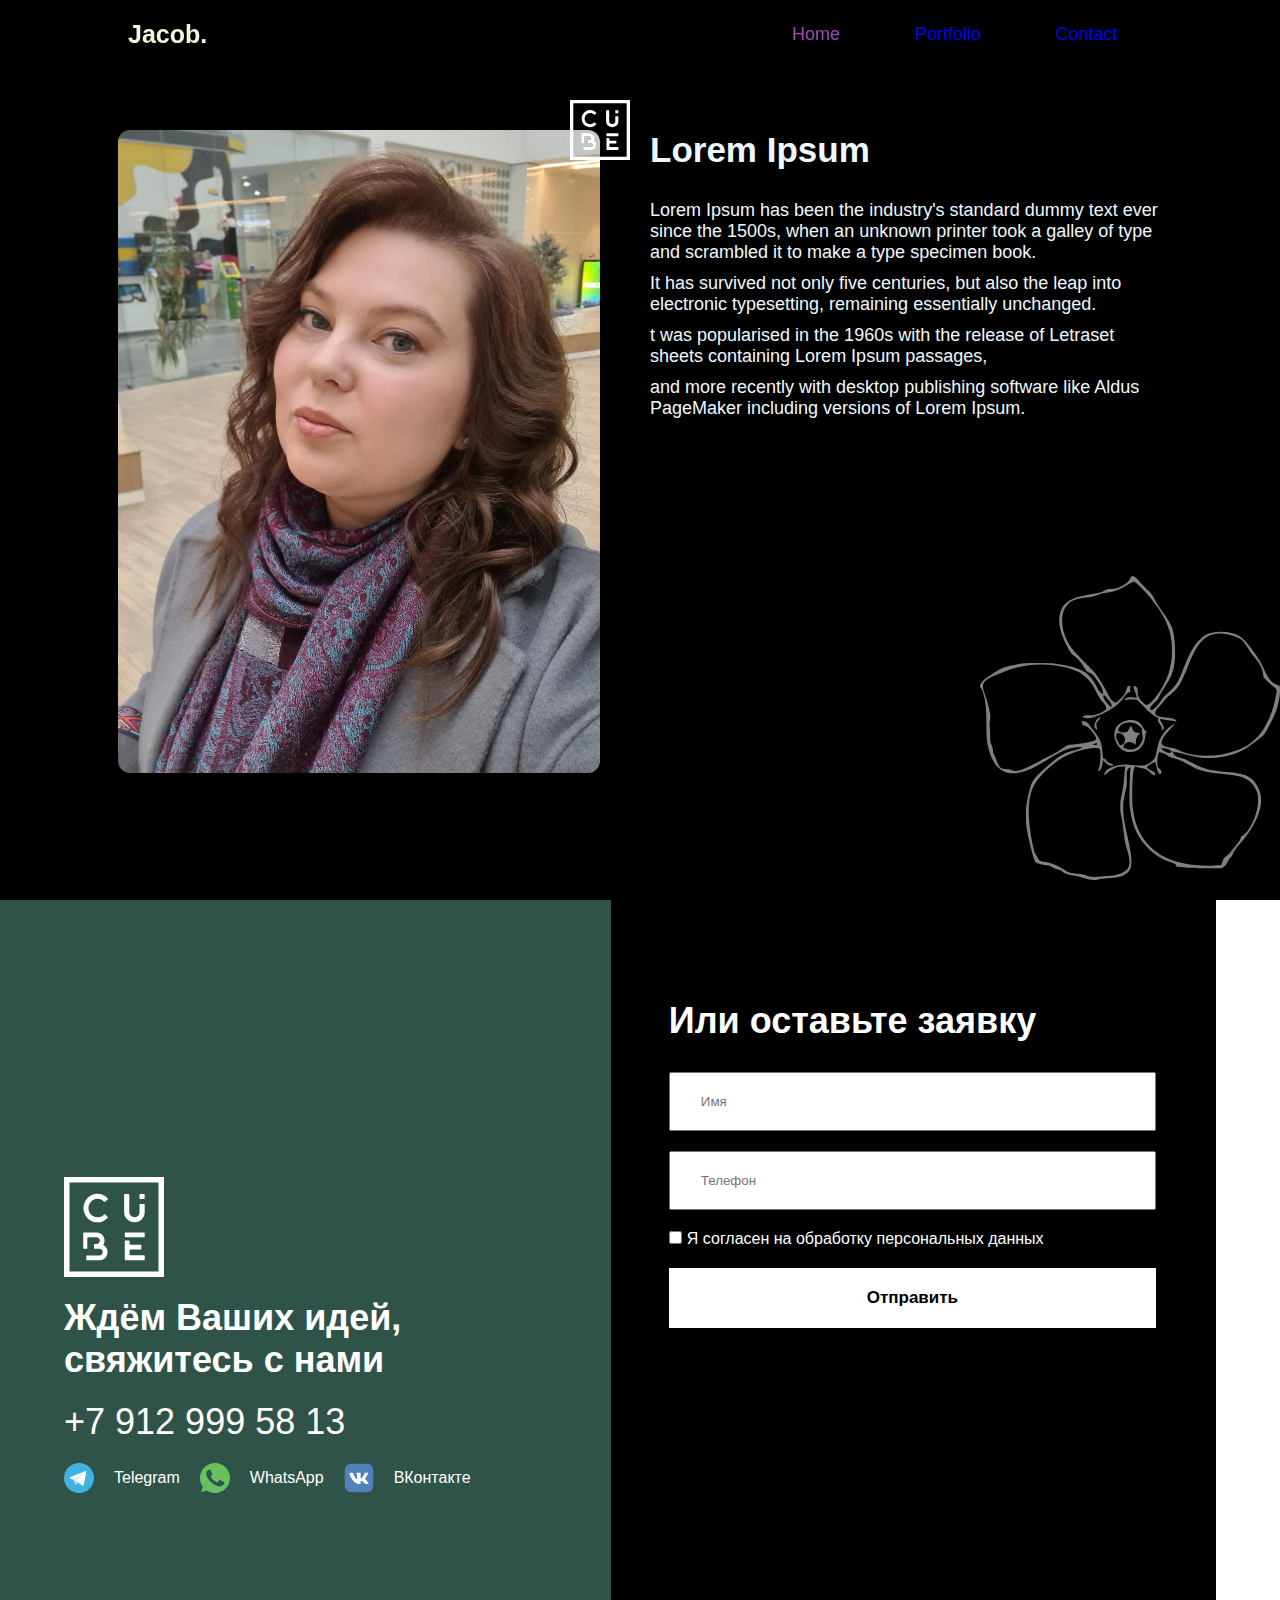
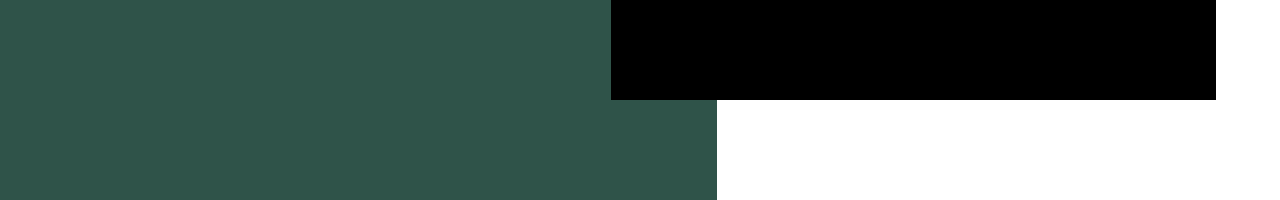
==== contacts.html @ 9499ded6 "dd" ====
<!DOCTYPE html>
<html lang="en">
  <head>
    <meta charset="UTF-8" />
    <meta http-equiv="X-UA-Compatible" content="IE=edge" />
    <meta
      name="viewport"
      content="width=device-width,
    initial-scale=1.0"
    />
    <title>Personal Portfolio Website HTML CSS Only | Codehal</title>
    <!-- Swiper CSS -->
    <link
      rel="stylesheet"
      href="https://cdn.jsdelivr.net/npm/swiper@8/swiper-bundle.min.css"
    />
    <link rel="stylesheet" href="./styles/style.css" />
  </head>
  <body>
    <header class="header">
      <a href="#" class="logo">Jacob. </a>
      <nav class="navbar">
        <a href="./index.html" class="active">Home</a>
        <a href="./portfolio.html">Portfolio</a>
        <a href="./contacts.html">Contact</a>
      </nav>
      <button class="navbarBtn">
        <img
          class="navbarBtnImg active"
          id="open-navbar"
          src="./images/menu-svgrepo-com.svg"
        />
        <img
          class="navbarBtnImg"
          id="close-navbar"
          src="./images/close-1511-svgrepo-com.svg"
        />
      </button>
    </header>
    <section class="about_section section">
      <div class="about_columns">
        <div class="about_column1">
          <img src="./images/Natalya.jpeg" class="about_photo" />
          <img class="about_logotype" src="./images/CUBE.svg" />
        </div>
        <div class="about_column2">
          <h2 class="about_title">Lorem Ipsum</h2>
          <p class="about_paragraph">
            Lorem Ipsum has been the industry's standard dummy text ever since
            the 1500s, when an unknown printer took a galley of type and
            scrambled it to make a type specimen book.
          </p>
          <p class="about_paragraph">
            It has survived not only five centuries, but also the leap into
            electronic typesetting, remaining essentially unchanged.
          </p>
          <p class="about_paragraph">
            t was popularised in the 1960s with the release of Letraset sheets
            containing Lorem Ipsum passages,
          </p>
          <p class="about_paragraph">
            and more recently with desktop publishing software like Aldus
            PageMaker including versions of Lorem Ipsum.
          </p>
        </div>
      </div>
      <img src="./images/32796.svg" class="about_elemnt" />
    </section>
    <section class="section contacts">
      <div class="contacts__container">
        <div class="contacts_column1">
          <img src="./images/CUBE.svg" class="contacts__logo" />
          <h2 class="contacts__text--lg">Ждём Ваших идей, свяжитесь с нами</h2>
          <p class="contacts__text--lg">
            <a href="tel:+79129995813">+7 912 999 58 13</a>
          </p>
          <ul class="contacts__socials">
            <li class="contacts__social">
              <a href="#">
                <img src="./images/telegram.svg" /><span>Telegram</span></a>
              </li>
            <li class="contacts__social">
              <a href="#">
                <img src="./images/whatsapp.svg" /><span>WhatsApp</span></a>
              </li>
            <li class="contacts__social">
              <a href="#">
                <img src="./images/vk-logo.svg" /><span>ВКонтакте</span></a>
              </li>
            </ul>
              </div>
        <div class="contacts_column2">
          <h2 class="contacts__text--lg">Или оставьте заявку</h2>
          <form class="contacts__form" action="">
            <input type="text" class="contacts__input" placeholder="Имя" />
            <input type="text" class="contacts__input" placeholder="Телефон" />
            <label for="checkbox" class="contacts__checkbox-label"
              ><input
                type="checkbox"
                class="contacts__checkbox"
                id="checkbox"
              />Я согласен на обработку
              <a href="#">персональных данных</a></label
            >
            <input
              type="submit"
              value="Отправить"
              class="contacts__submit-btn"
            />
          </form>
              </div>
            </div>
    </section>
  </body>
  <script src="https://cdn.jsdelivr.net/npm/swiper@8/swiper-bundle.min.js"></script>
  <script type="module" src="./script/advantages-slider.js"></script>
  <script type="module" src="./script/rooms-slider.js"></script>
  <script src="./script/script.js"></script>
</html>
---- styles/style.css ----
@import url("intro.css");
@import url("advantages.css");
@import url("rooms.css");
@import url("swiper.css");
@import url("about.css");
@import url("contacts.css");

* {
  margin: 0;
  padding: 0;
  box-sizing: border-box;
  font-family: "Poppins", sans-serif;
}

body {
  background: #ffff;
  color: rgb(0, 0, 0);
}
.header {
  position: fixed;
  top: 0;
  left: 0;
  width: 100%;
  padding: 20px 10%;
  display: flex;
  justify-content: space-between;
  align-items: center;
  z-index: 100;
  background-color: rgba(0, 0, 0, 0.3);
}

.header.down {
  background-color: rgba(0, 0, 0, 0.8);
  padding-top: 10px;
  padding-bottom: 10px;
  animation-name: header-scroll-down;
  animation-duration: 1s;
}

.header.up {
  background-color: rgba(0, 0, 0, 0.3);
  padding-top: 20px;
  padding-bottom: 20px;
  animation-name: header-scroll-up;
  animation-duration: 1s;
}
.logo {
  font-size: 25px;
  color: beige;
  text-decoration: none;
  font-weight: 600;
}

.navbar a {
  font-size: 18px;
  color: blue;
  text-decoration: none;
  font-weight: 500;
  margin: 35px;
  transform: 3s;
}
.navbar a:hover,
.navbar a.active {
  color: rgb(160, 71, 187);
}

.home {
  height: 100vh;
  display: flex;
  align-items: center;
  padding: 0 10%;
}
.home-content {
  max-width: 600px;
}
.home-content h1 {
  font-size: 56px;
  font-weight: 700;
}
.home-content h3 {
  font-size: 32px;
  font-weight: 700;
  color: rgb(0, 0, 0);
}
.home-content p {
  font-size: 16px;
}
.home-content .btn-box {
  width: 345px;
  height: 50px;
  background: yellowgreen;
}
.navbarBtn {
  display: none;
  border: none;
  background: transparent;
  cursor: pointer;
  align-items: center;
}
.navbarBtnImg {
  display: none;
  width: 30px;
}
.navbarBtnImg.active {
  display: inline;
}
@media (max-width: 768px) {
  .navbarBtn {
    display: flex;
  }
  .navbar {
    display: none;
    position: absolute;
    flex-direction: column;
    top: 100%;
    left: 0;
    width: 100%;
  }
  .navbar.active {
    display: flex;
  }
  .navbar a {
    margin: 10px 0;
    text-align: center;
  }
}
section {
  min-height: 100vh;
  width: 100%;
}

.sectionName {
  padding-top: 100px;
  text-align: center;
  text-transform: uppercase;
  color: rgb(160, 160, 160);
  font-weight: 600;
  font-size: 16px;
  letter-spacing: 2.5px;
  padding-bottom: 50px;
}

.sectionTitle {
  font-size: 40px;
  font-weight: 600;
  max-width: 700px;
  margin: 0 auto;
  text-align: center;
  padding-bottom: 40px;
}

.sectionDescription {
  font-weight: 500;
  font-size: 20px;
  text-align: center;
  max-width: 700px;
  margin: 0 auto;
  padding-bottom: 90px;
}
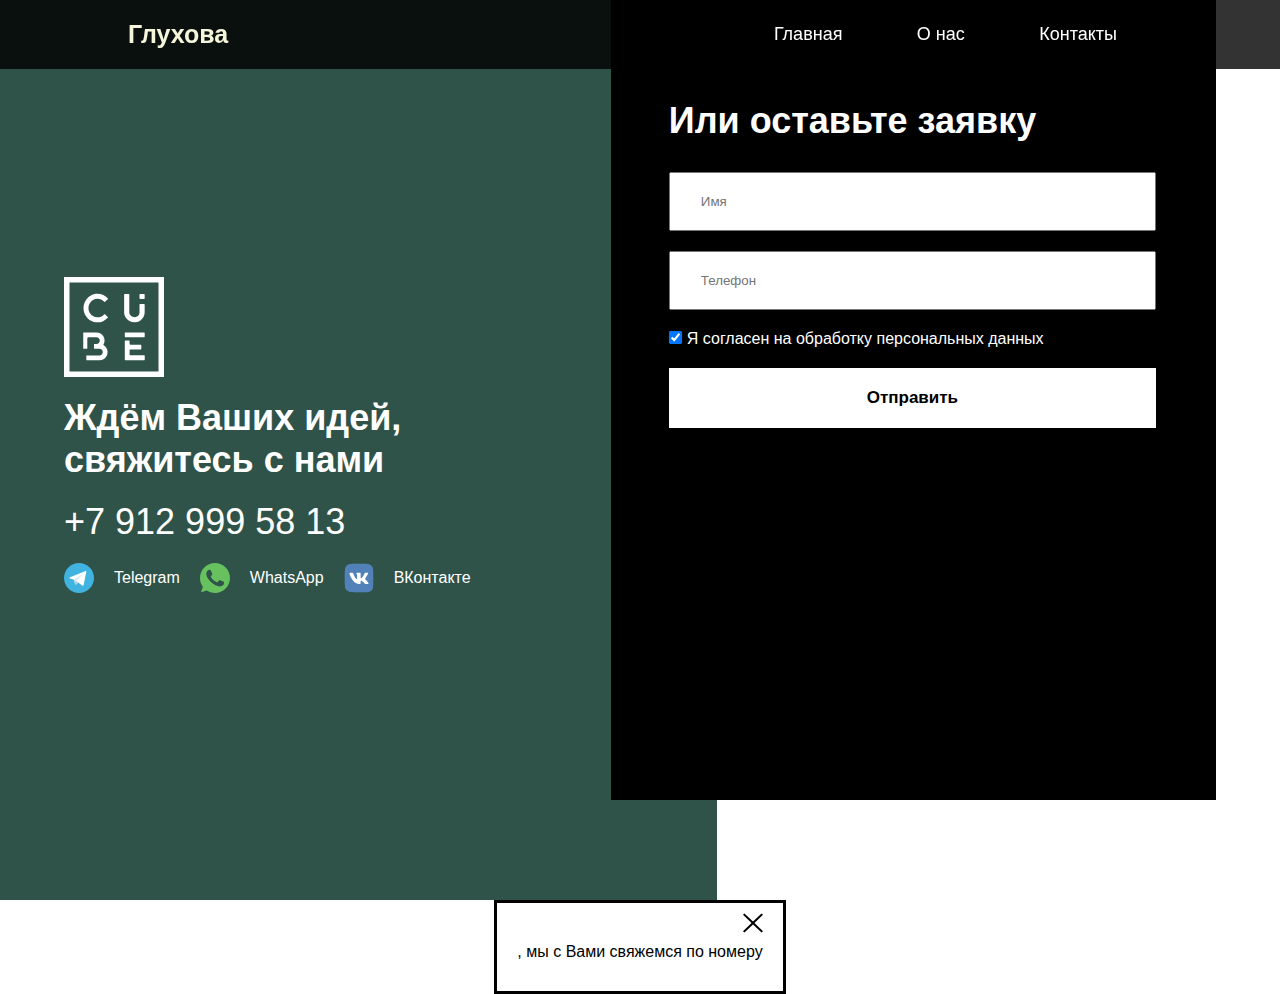
==== commit 3fe108e0: "final features" ====
--- a/contacts.html
+++ b/contacts.html
@@ -8,21 +8,16 @@
       content="width=device-width,
     initial-scale=1.0"
     />
-    <title>Personal Portfolio Website HTML CSS Only | Codehal</title>
-    <!-- Swiper CSS -->
-    <link
-      rel="stylesheet"
-      href="https://cdn.jsdelivr.net/npm/swiper@8/swiper-bundle.min.css"
-    />
+    <title>Personal Portfolio Website</title>
     <link rel="stylesheet" href="./styles/style.css" />
   </head>
   <body>
     <header class="header">
-      <a href="#" class="logo">Jacob. </a>
+      <a href="#" class="logo">Глухова</a>
       <nav class="navbar">
-        <a href="./index.html" class="active">Home</a>
-        <a href="./portfolio.html">Portfolio</a>
-        <a href="./contacts.html">Contact</a>
+        <a href="./index.html">Главная</a>
+        <a href="./portfolio.html">О нас</a>
+        <a href="./contacts.html">Контакты</a>
       </nav>
       <button class="navbarBtn">
         <img
@@ -33,7 +28,7 @@
         <img
           class="navbarBtnImg"
           id="close-navbar"
-          src="./images/close-1511-svgrepo-com.svg"
+          src="./images/close-white.svg"
         />
       </button>
     </header>
@@ -77,43 +72,63 @@
           <ul class="contacts__socials">
             <li class="contacts__social">
               <a href="#">
-                <img src="./images/telegram.svg" /><span>Telegram</span></a>
-              </li>
+                <img src="./images/telegram.svg" /><span>Telegram</span></a
+              >
+            </li>
             <li class="contacts__social">
               <a href="#">
-                <img src="./images/whatsapp.svg" /><span>WhatsApp</span></a>
-              </li>
+                <img src="./images/whatsapp.svg" /><span>WhatsApp</span></a
+              >
+            </li>
             <li class="contacts__social">
               <a href="#">
-                <img src="./images/vk-logo.svg" /><span>ВКонтакте</span></a>
-              </li>
-            </ul>
-              </div>
+                <img src="./images/vk-logo.svg" /><span>ВКонтакте</span></a
+              >
+            </li>
+          </ul>
+        </div>
         <div class="contacts_column2">
           <h2 class="contacts__text--lg">Или оставьте заявку</h2>
           <form class="contacts__form" action="">
-            <input type="text" class="contacts__input" placeholder="Имя" />
-            <input type="text" class="contacts__input" placeholder="Телефон" />
+            <input
+              type="text"
+              class="contacts__input"
+              id="name"
+              placeholder="Имя"
+            />
+            <input
+              type="text"
+              class="contacts__input"
+              id="phone"
+              placeholder="Телефон"
+            />
             <label for="checkbox" class="contacts__checkbox-label"
               ><input
                 type="checkbox"
                 class="contacts__checkbox"
                 id="checkbox"
+                checked
               />Я согласен на обработку
               <a href="#">персональных данных</a></label
             >
             <input
               type="submit"
+              id="submit"
               value="Отправить"
               class="contacts__submit-btn"
             />
           </form>
-              </div>
-            </div>
+        </div>
+      </div>
     </section>
+    <dialog id="pop-up" class="popup">
+      <img src="./images/close-black.svg" class="popup__close" />
+      <p>
+        <span id="user-name"></span>, мы с Вами свяжемся по номеру
+        <span id="user-phone"></span>
+      </p>
+    </dialog>
   </body>
-  <script src="https://cdn.jsdelivr.net/npm/swiper@8/swiper-bundle.min.js"></script>
-  <script type="module" src="./script/advantages-slider.js"></script>
-  <script type="module" src="./script/rooms-slider.js"></script>
   <script src="./script/script.js"></script>
+  <script src="./script/contacts.js"></script>
 </html>
--- a/styles/style.css
+++ b/styles/style.css
@@ -26,7 +26,7 @@
   justify-content: space-between;
   align-items: center;
   z-index: 100;
-  background-color: rgba(0, 0, 0, 0.3);
+  background-color: rgba(0, 0, 0, 0.8);
 }
 
 .header.down {
@@ -53,7 +53,7 @@
 
 .navbar a {
   font-size: 18px;
-  color: blue;
+  color: #fff;
   text-decoration: none;
   font-weight: 500;
   margin: 35px;
@@ -61,7 +61,7 @@
 }
 .navbar a:hover,
 .navbar a.active {
-  color: rgb(160, 71, 187);
+  color: #c7a034;
 }
 
 .home {
@@ -118,6 +118,7 @@
   }
   .navbar.active {
     display: flex;
+    background-color: rgba(0, 0, 0, 0.8);
   }
   .navbar a {
     margin: 10px 0;
